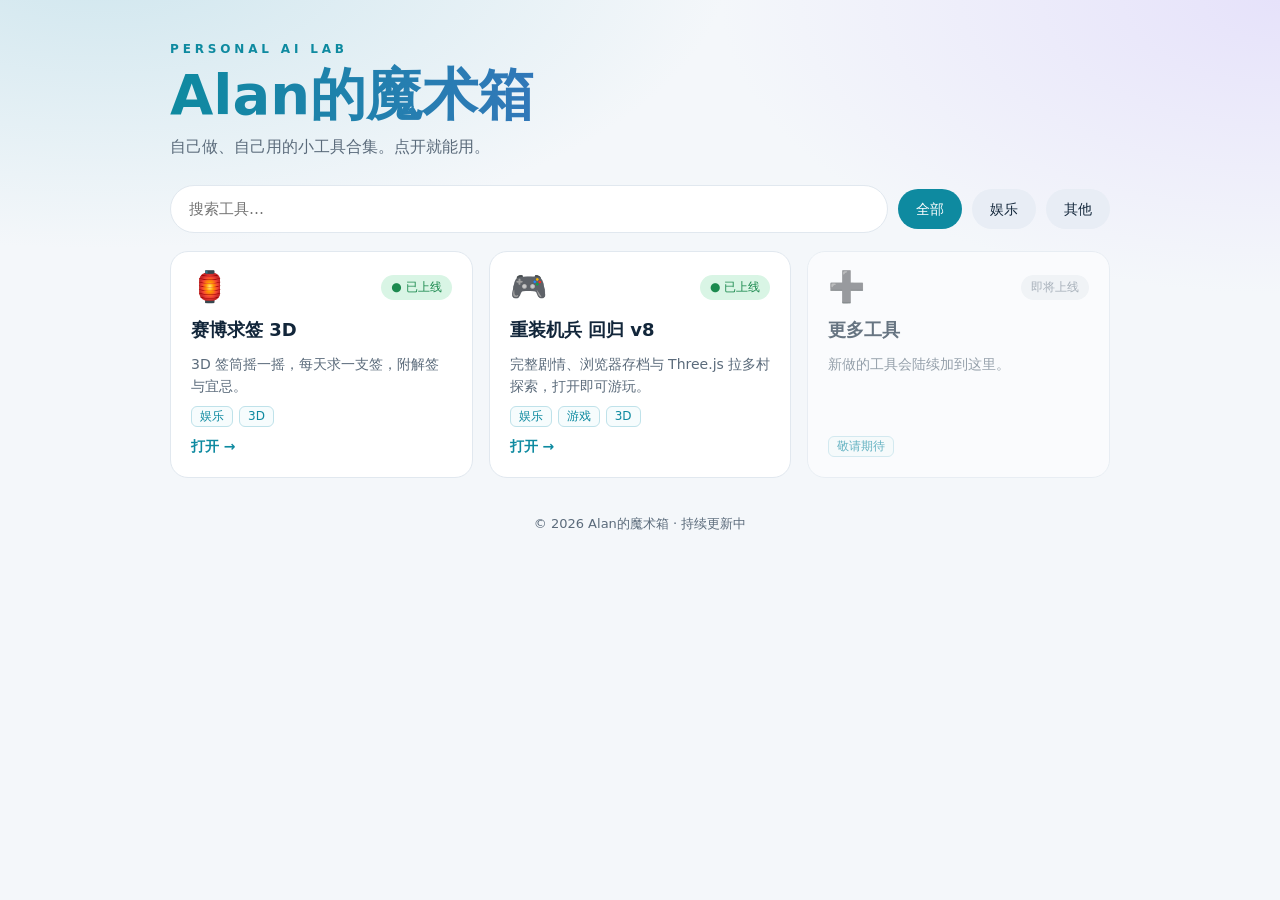
==== index.html @ 4ffdacda "Add personal site with MMR v8" ====
<!doctype html>
<html lang="zh-CN">
<head>
<meta charset="utf-8">
<meta name="viewport" content="width=device-width, initial-scale=1, viewport-fit=cover">
<title>Alan的魔术箱</title>
<meta name="description" content="自己做、自己用的小工具合集。点开就能用。">
<style>
:root{--teal:#0e8aa0;--violet:#6a5be0;--ink:#12263a;--mute:#5b6b7b;--line:#e1e8ef;
 font:16px/1.6 "PingFang SC","Hiragino Sans GB","Microsoft YaHei",system-ui,sans-serif;color:var(--ink)}
*{box-sizing:border-box}
body{margin:0;min-height:100vh;padding:env(safe-area-inset-top,0px) 0 env(safe-area-inset-bottom,0px);
 background:radial-gradient(900px 420px at 8% -5%,#cfe6ee 0,transparent 70%),radial-gradient(800px 420px at 100% 0,#e6e2fa 0,transparent 70%),#f4f7fa}
a{color:inherit;text-decoration:none}
:focus-visible{outline:2px solid var(--teal);outline-offset:3px}
.wrap{width:min(92vw,940px);margin:0 auto;padding:40px 0 24px}
.eyebrow{font-size:12px;font-weight:700;letter-spacing:.32em;color:var(--teal);margin:0}
h1{margin:4px 0 6px;font-size:clamp(36px,8vw,56px);line-height:1.15;font-weight:800;
 background:linear-gradient(90deg,var(--teal),var(--violet));-webkit-background-clip:text;background-clip:text;color:transparent}
.sub{margin:0 0 26px;color:var(--mute)}
.bar{display:flex;gap:10px;flex-wrap:wrap;align-items:center;margin-bottom:18px}
.bar input{flex:1 1 240px;min-width:0;font:inherit;font-size:15px;padding:11px 18px;border:1px solid var(--line);border-radius:999px;background:#fff}
.chip{font:inherit;font-size:14px;padding:9px 18px;border:0;border-radius:999px;background:#e8edf5;color:var(--ink);cursor:pointer}
.chip[aria-pressed=true]{background:var(--teal);color:#fff}
.grid{display:grid;grid-template-columns:repeat(auto-fill,minmax(260px,1fr));gap:16px}
.card{display:flex;flex-direction:column;gap:8px;padding:20px;background:#fff;border:1px solid var(--line);border-radius:18px;min-height:210px}
.card .top{display:flex;justify-content:space-between;align-items:center}
.ico{font-size:30px;line-height:1}
.badge{font-size:12px;padding:3px 10px;border-radius:999px;background:#eef1f5;color:#7a8794}
.live .badge{background:#d9f5e5;color:#1c8a4f}
.card h3{margin:6px 0 0;font-size:18px}
.card p{margin:0;font-size:14px;color:var(--mute);flex:1}
.tags{display:flex;gap:6px;flex-wrap:wrap}
.tags span{font-size:12px;color:var(--teal);border:1px solid #bfe2ea;border-radius:6px;padding:0 8px;background:#f6fcfd}
.open{font-size:14px;font-weight:700;color:var(--teal)}
a.card:hover{border-color:#a9d4de;box-shadow:0 8px 24px rgba(14,138,160,.12)}
.soon{opacity:.62}
.empty{display:none;text-align:center;color:var(--mute);padding:40px 0}
footer{text-align:center;font-size:13px;color:var(--mute);padding:36px 0 20px}
</style>
</head>
<body>
<div class="wrap">
  <p class="eyebrow">PERSONAL AI LAB</p>
  <h1>Alan的魔术箱</h1>
  <p class="sub">自己做、自己用的小工具合集。点开就能用。</p>

  <div class="bar">
    <input id="q" type="search" placeholder="搜索工具…" aria-label="搜索工具">
    <button class="chip" data-c="all" aria-pressed="true">全部</button>
    <button class="chip" data-c="娱乐" aria-pressed="false">娱乐</button>
    <button class="chip" data-c="其他" aria-pressed="false">其他</button>
  </div>

  <div class="grid" id="grid">
    <a class="card live" href="fortune.html" data-c="娱乐">
      <div class="top"><span class="ico">🏮</span><span class="badge">● 已上线</span></div>
      <h3>赛博求签 3D</h3><p>3D 签筒摇一摇，每天求一支签，附解签与宜忌。</p>
      <div class="tags"><span>娱乐</span><span>3D</span></div><span class="open">打开 →</span>
    </a>
    <a class="card live" href="play-mmr.html" data-c="娱乐">
      <div class="top"><span class="ico">🎮</span><span class="badge">● 已上线</span></div>
      <h3>重装机兵 回归 v8</h3><p>完整剧情、浏览器存档与 Three.js 拉多村探索，打开即可游玩。</p>
      <div class="tags"><span>娱乐</span><span>游戏</span><span>3D</span></div><span class="open">打开 →</span>
    </a>
    <div class="card soon" data-c="其他">
      <div class="top"><span class="ico">➕</span><span class="badge">即将上线</span></div>
      <h3>更多工具</h3><p>新做的工具会陆续加到这里。</p>
      <div class="tags"><span>敬请期待</span></div>
    </div>
  </div>
  <p class="empty" id="empty">没有找到匹配的工具。</p>
  <footer>© <script>document.write(new Date().getFullYear())</script> Alan的魔术箱 · 持续更新中</footer>
</div>
<script>
const q=document.getElementById('q'),cards=[...document.querySelectorAll('.card')],chips=[...document.querySelectorAll('.chip')];
let cat='all';
function apply(){const t=q.value.trim().toLowerCase();let n=0;
 cards.forEach(c=>{const ok=(cat==='all'||c.dataset.c===cat)&&c.textContent.toLowerCase().includes(t);c.style.display=ok?'':'none';if(ok)n++});
 document.getElementById('empty').style.display=n?'none':'block'}
q.addEventListener('input',apply);
chips.forEach(b=>b.addEventListener('click',()=>{cat=b.dataset.c;chips.forEach(x=>x.setAttribute('aria-pressed',x===b));apply()}));
</script>
</body>
</html>
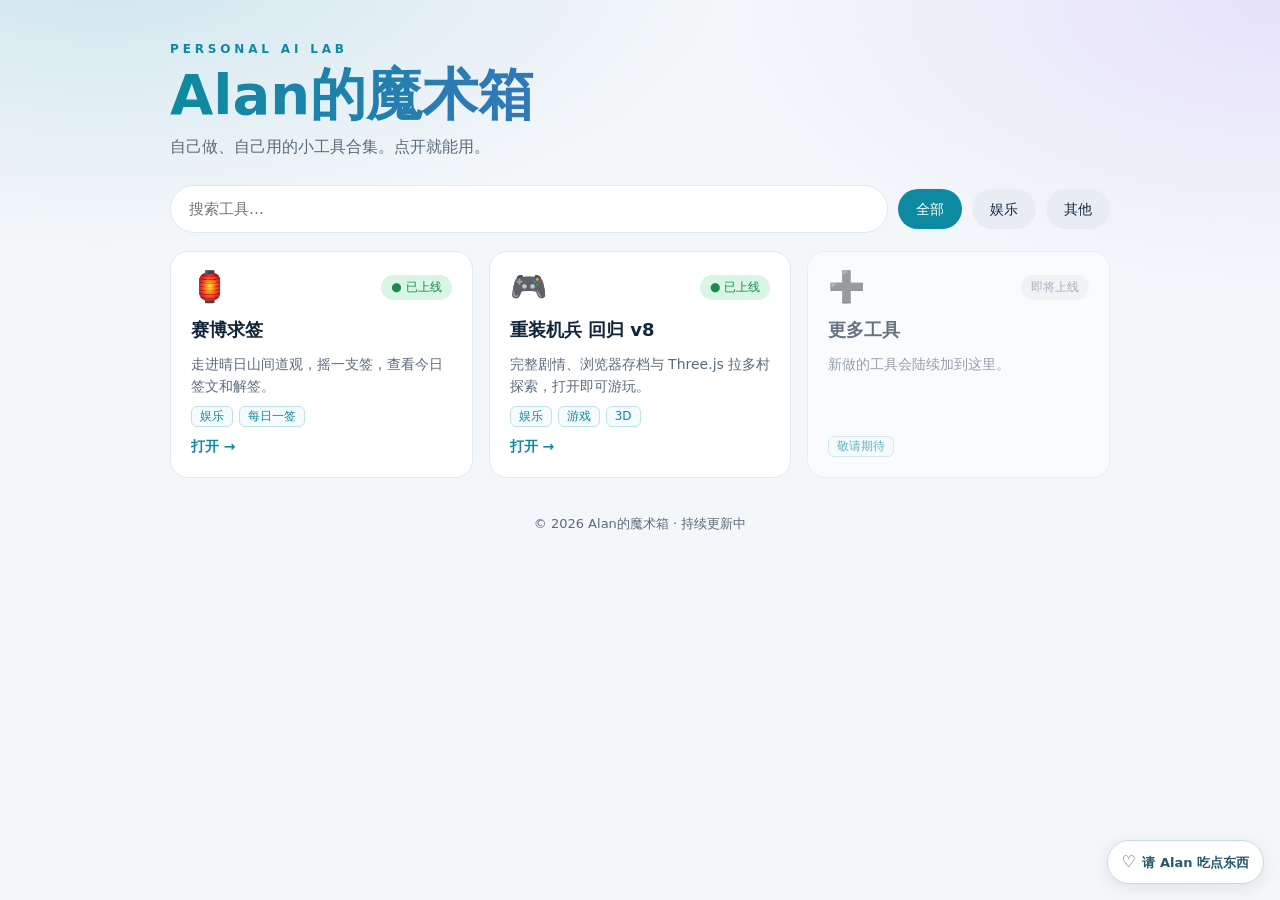
==== commit 5b3235b3: "Redesign fortune page and add WeChat support options" ====
--- a/index.html
+++ b/index.html
@@ -5,6 +5,7 @@
 <meta name="viewport" content="width=device-width, initial-scale=1, viewport-fit=cover">
 <title>Alan的魔术箱</title>
 <meta name="description" content="自己做、自己用的小工具合集。点开就能用。">
+<link rel="stylesheet" href="support.css">
 <style>
 :root{--teal:#0e8aa0;--violet:#6a5be0;--ink:#12263a;--mute:#5b6b7b;--line:#e1e8ef;
  font:16px/1.6 "PingFang SC","Hiragino Sans GB","Microsoft YaHei",system-ui,sans-serif;color:var(--ink)}
@@ -55,8 +56,8 @@
   <div class="grid" id="grid">
     <a class="card live" href="fortune.html" data-c="娱乐">
       <div class="top"><span class="ico">🏮</span><span class="badge">● 已上线</span></div>
-      <h3>赛博求签 3D</h3><p>3D 签筒摇一摇，每天求一支签，附解签与宜忌。</p>
-      <div class="tags"><span>娱乐</span><span>3D</span></div><span class="open">打开 →</span>
+      <h3>赛博求签</h3><p>走进晴日山间道观，摇一支签，查看今日签文和解签。</p>
+      <div class="tags"><span>娱乐</span><span>每日一签</span></div><span class="open">打开 →</span>
     </a>
     <a class="card live" href="play-mmr.html" data-c="娱乐">
       <div class="top"><span class="ico">🎮</span><span class="badge">● 已上线</span></div>
@@ -72,6 +73,29 @@
   <p class="empty" id="empty">没有找到匹配的工具。</p>
   <footer>© <script>document.write(new Date().getFullYear())</script> Alan的魔术箱 · 持续更新中</footer>
 </div>
+<button class="support-launch" id="support-launch" type="button" aria-haspopup="dialog" aria-controls="support">
+  <span aria-hidden="true">♡</span> 请 Alan 吃点东西
+</button>
+<dialog class="support-dialog" id="support" aria-labelledby="support-title">
+  <div class="support-header">
+    <h2 id="support-title">请 Alan 吃点东西</h2>
+    <form method="dialog"><button class="support-close" type="submit" aria-label="关闭" autofocus>×</button></form>
+  </div>
+  <fieldset class="support-options">
+    <legend>选一份小心意</legend>
+    <label><input type="radio" name="support-item" value="1.6" checked><span><i aria-hidden="true">💧</i> 矿泉水 <b>¥1.6</b></span></label>
+    <label><input type="radio" name="support-item" value="6.6"><span><i aria-hidden="true">🍋</i> 柠檬水 <b>¥6.6</b></span></label>
+    <label><input type="radio" name="support-item" value="16"><span><i aria-hidden="true">🍱</i> 拼好饭 <b>¥16</b></span></label>
+    <label><input type="radio" name="support-item" value="26"><span><i aria-hidden="true">🍔</i> 汉堡套餐 <b>¥26</b></span></label>
+  </fieldset>
+  <p class="support-instruction" role="status">微信扫码，手动输入 <strong id="support-amount">¥1.6</strong></p>
+  <figure class="support-qr">
+    <div class="support-qr-frame">
+      <img alt="Alan 的微信收款二维码" width="1280" height="1770" data-src="assets/wechat-support.jpg">
+    </div>
+  </figure>
+  <a class="support-save" href="assets/wechat-support.jpg" download="Alan-微信收款码.jpg">保存收款码，在微信中识别</a>
+</dialog>
 <script>
 const q=document.getElementById('q'),cards=[...document.querySelectorAll('.card')],chips=[...document.querySelectorAll('.chip')];
 let cat='all';
@@ -80,6 +104,16 @@
  document.getElementById('empty').style.display=n?'none':'block'}
 q.addEventListener('input',apply);
 chips.forEach(b=>b.addEventListener('click',()=>{cat=b.dataset.c;chips.forEach(x=>x.setAttribute('aria-pressed',x===b));apply()}));
+
+const supportDialog = document.getElementById('support');
+const supportImage = supportDialog.querySelector('img');
+document.getElementById('support-launch').addEventListener('click', () => {
+  if (!supportImage.hasAttribute('src')) supportImage.src = supportImage.dataset.src;
+  supportDialog.showModal();
+});
+supportDialog.querySelector('.support-options').addEventListener('change', event => {
+  document.getElementById('support-amount').textContent = '¥' + event.target.value;
+});
 </script>
 </body>
 </html>
--- a/support.css
+++ b/support.css
@@ -0,0 +1,115 @@
+.support-launch {
+  position: fixed;
+  right: max(16px, env(safe-area-inset-right));
+  bottom: max(16px, env(safe-area-inset-bottom));
+  z-index: 1;
+  min-height: 44px;
+  padding: 8px 14px;
+  border: 1px solid #c5dbe2;
+  border-radius: 999px;
+  background: #fff;
+  box-shadow: 0 4px 16px #12263a18;
+  color: #24596a;
+  font: inherit;
+  font-size: .8125rem;
+  font-weight: 700;
+  cursor: pointer;
+}
+
+.support-launch span { margin-right: 2px; font-size: 1rem; }
+.support-launch:hover { background: #edf8fb; }
+footer { margin-bottom: 40px; }
+
+.support-dialog {
+  width: min(440px, calc(100% - 28px));
+  max-height: calc(100% - 28px);
+  padding: clamp(16px, 4vw, 24px);
+  border: 1px solid var(--line);
+  border-radius: 20px;
+  background: #fff;
+  box-shadow: 0 20px 64px #12263a30;
+  color: var(--ink);
+}
+
+.support-dialog::backdrop { background: #12263a68; }
+.support-header { display: flex; justify-content: space-between; align-items: center; gap: 12px; }
+.support-header h2 { margin: 0; font-size: 1.25rem; }
+.support-close {
+  width: 44px;
+  height: 44px;
+  padding: 0;
+  border: 0;
+  border-radius: 50%;
+  background: #eef3f7;
+  color: #244356;
+  font: inherit;
+  font-size: 1.25rem;
+  cursor: pointer;
+}
+
+.support-options {
+  display: grid;
+  grid-template-columns: repeat(2, minmax(0, 1fr));
+  gap: 8px;
+  min-width: 0;
+  margin: 8px 0 0;
+  padding: 0;
+  border: 0;
+}
+
+.support-options legend { margin-bottom: 8px; color: var(--mute); font-size: .875rem; }
+.support-options label { position: relative; }
+.support-options input {
+  position: absolute;
+  width: 1px;
+  height: 1px;
+  opacity: 0;
+}
+
+.support-options label > span {
+  display: grid;
+  grid-template-columns: auto 1fr;
+  align-items: center;
+  column-gap: 7px;
+  padding: 8px 9px;
+  border: 1px solid var(--line);
+  border-radius: 10px;
+  font-size: .875rem;
+  cursor: pointer;
+}
+
+.support-options i { grid-row: span 2; font-style: normal; font-size: 1.3rem; }
+.support-options b { grid-column: 2; color: #24596a; }
+.support-options input:checked + span { border-color: #217387; background: #edf8fb; box-shadow: inset 0 0 0 1px #217387; }
+.support-options input:focus-visible + span { outline: 2px solid #217387; outline-offset: 2px; }
+.support-instruction { margin: 14px 0 6px; text-align: center; font-size: .875rem; }
+
+.support-qr {
+  width: min(220px, 100%);
+  margin: 0 auto;
+  padding: 14px;
+  border: 1px solid var(--line);
+  border-radius: 10px;
+  background: #fff;
+}
+
+/* Enlarge the square code from the original WeChat poster. */
+.support-qr-frame { position: relative; overflow: hidden; aspect-ratio: 1; }
+.support-qr-frame img {
+  position: absolute;
+  top: -65%;
+  left: -44.118%;
+  display: block;
+  width: 188.235%;
+  height: auto;
+}
+
+.support-save {
+  display: block;
+  margin-top: 10px;
+  color: #24596a;
+  text-align: center;
+  text-decoration: underline;
+  text-underline-offset: 3px;
+  font-size: .8125rem;
+}
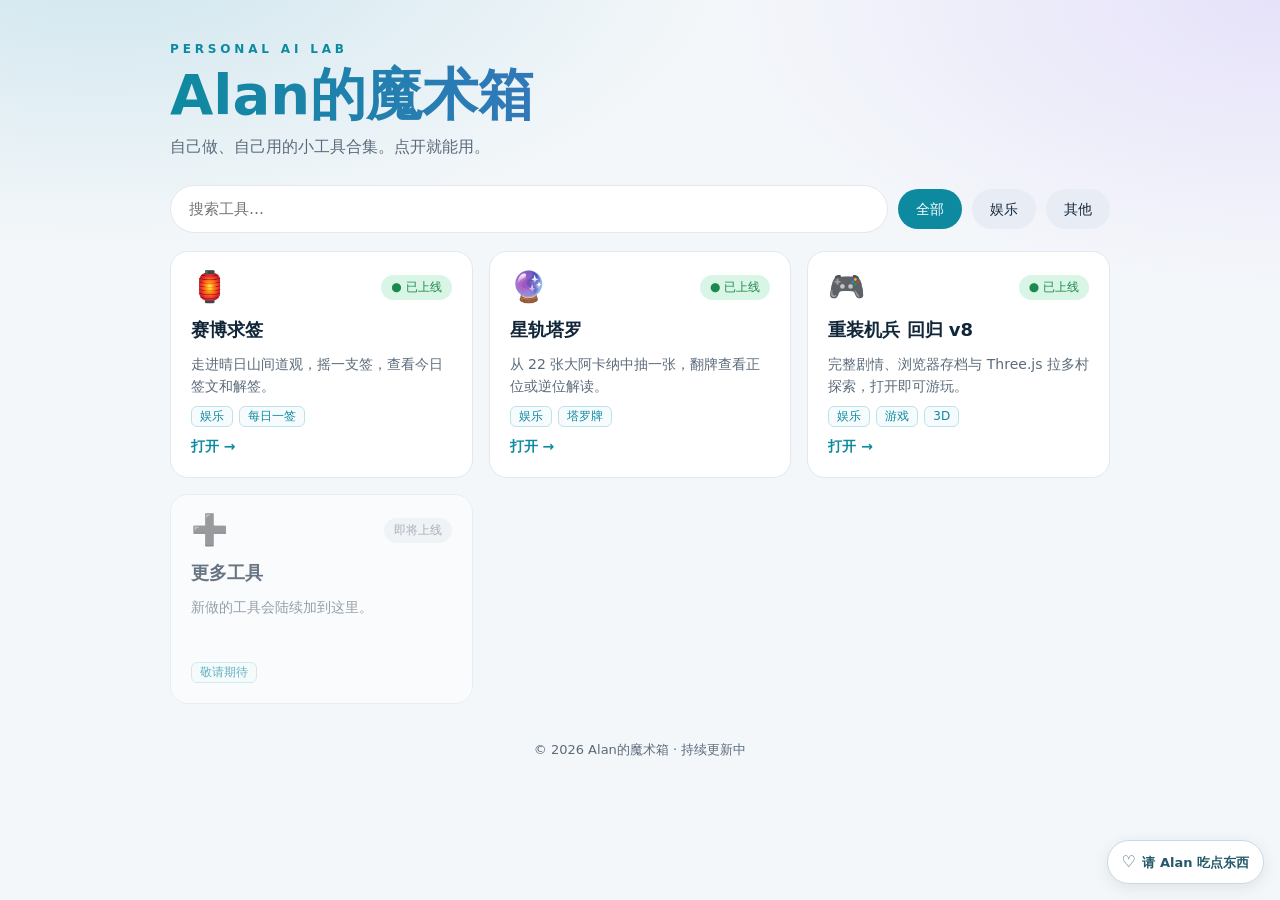
==== commit d09713f1: "Add Arcana Tarot to the personal site" ====
--- a/index.html
+++ b/index.html
@@ -59,6 +59,11 @@
       <h3>赛博求签</h3><p>走进晴日山间道观，摇一支签，查看今日签文和解签。</p>
       <div class="tags"><span>娱乐</span><span>每日一签</span></div><span class="open">打开 →</span>
     </a>
+    <a class="card live" href="tarot/" data-c="娱乐">
+      <div class="top"><span class="ico" aria-hidden="true">🔮</span><span class="badge">● 已上线</span></div>
+      <h3>星轨塔罗</h3><p>从 22 张大阿卡纳中抽一张，翻牌查看正位或逆位解读。</p>
+      <div class="tags"><span>娱乐</span><span>塔罗牌</span></div><span class="open">打开 →</span>
+    </a>
     <a class="card live" href="play-mmr.html" data-c="娱乐">
       <div class="top"><span class="ico">🎮</span><span class="badge">● 已上线</span></div>
       <h3>重装机兵 回归 v8</h3><p>完整剧情、浏览器存档与 Three.js 拉多村探索，打开即可游玩。</p>
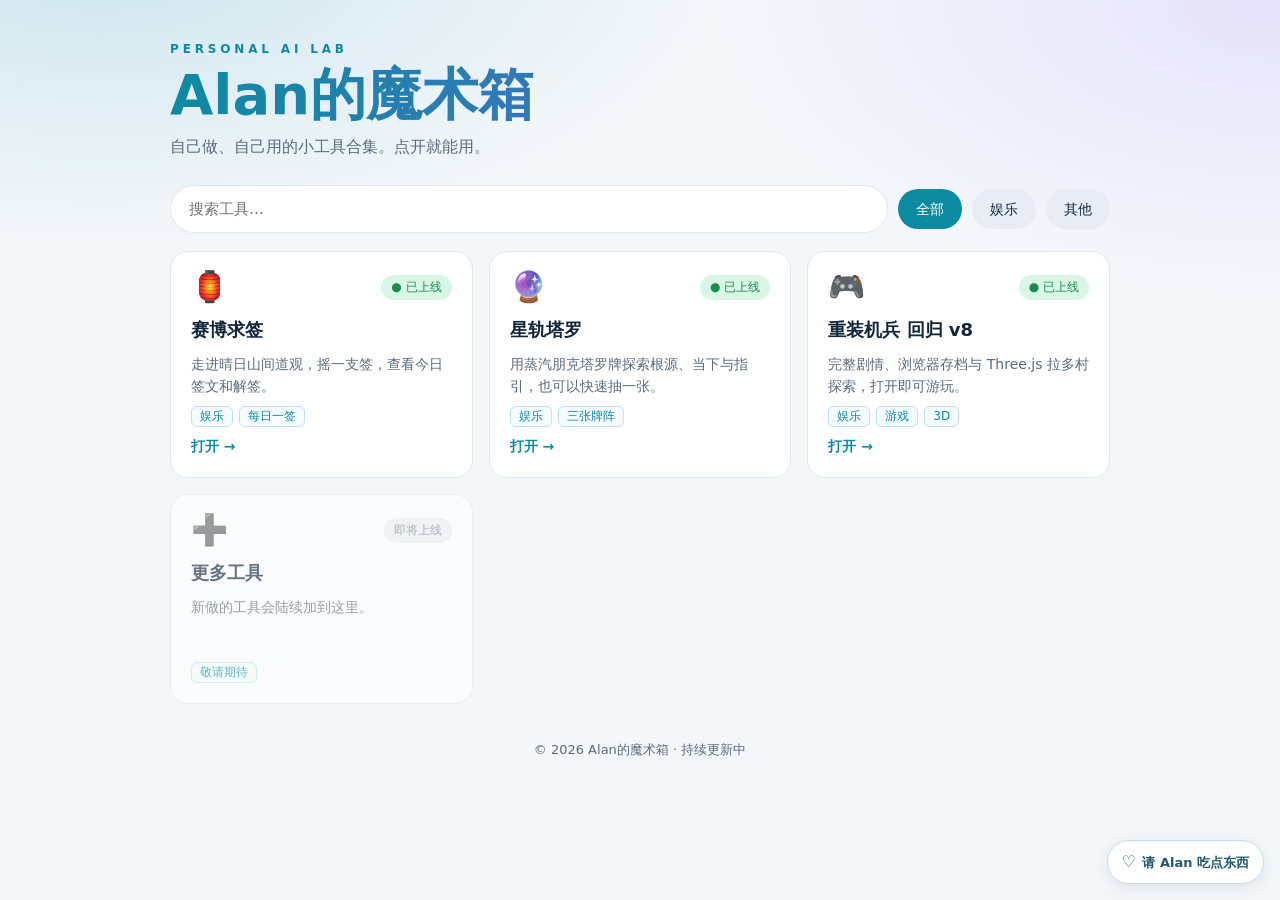
==== commit caeeec7d: "Redesign tarot with steampunk art and three-card readings" ====
--- a/index.html
+++ b/index.html
@@ -61,8 +61,8 @@
     </a>
     <a class="card live" href="tarot/" data-c="娱乐">
       <div class="top"><span class="ico" aria-hidden="true">🔮</span><span class="badge">● 已上线</span></div>
-      <h3>星轨塔罗</h3><p>从 22 张大阿卡纳中抽一张，翻牌查看正位或逆位解读。</p>
-      <div class="tags"><span>娱乐</span><span>塔罗牌</span></div><span class="open">打开 →</span>
+      <h3>星轨塔罗</h3><p>用蒸汽朋克塔罗牌探索根源、当下与指引，也可以快速抽一张。</p>
+      <div class="tags"><span>娱乐</span><span>三张牌阵</span></div><span class="open">打开 →</span>
     </a>
     <a class="card live" href="play-mmr.html" data-c="娱乐">
       <div class="top"><span class="ico">🎮</span><span class="badge">● 已上线</span></div>
